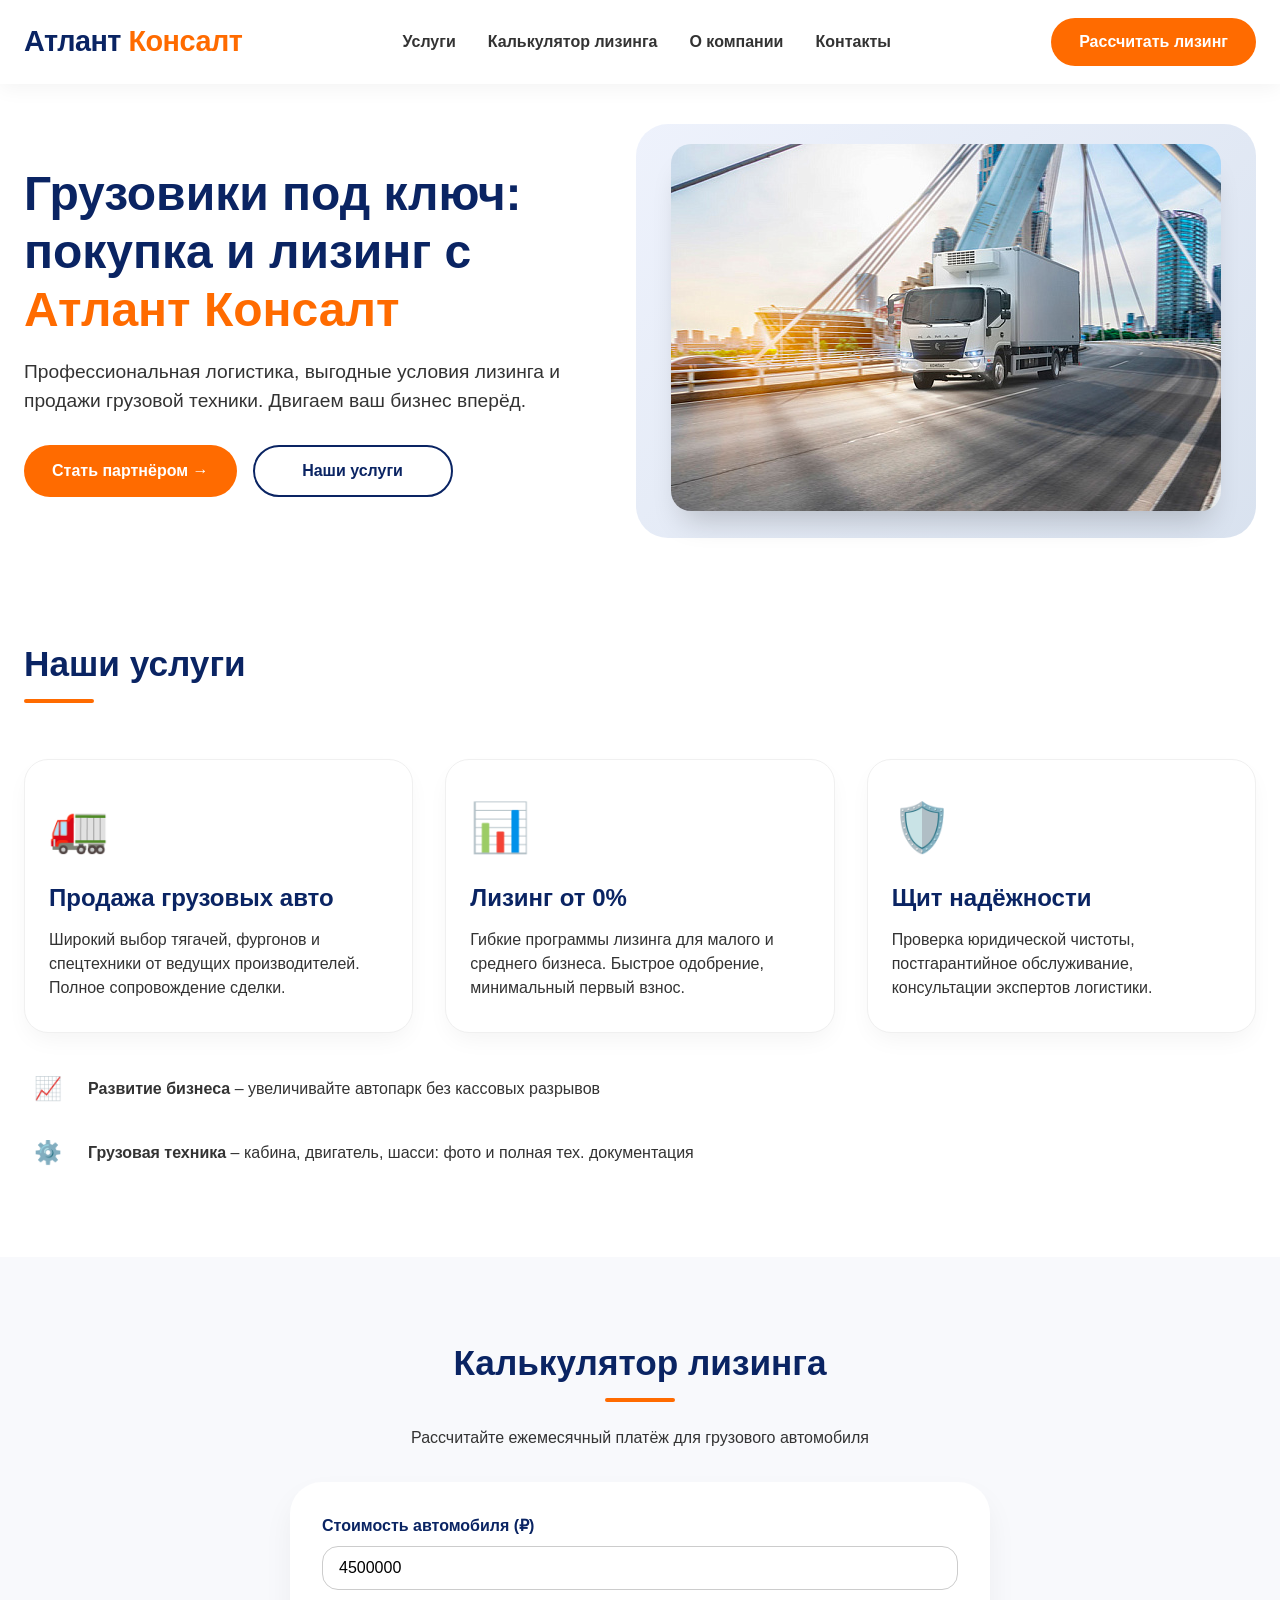
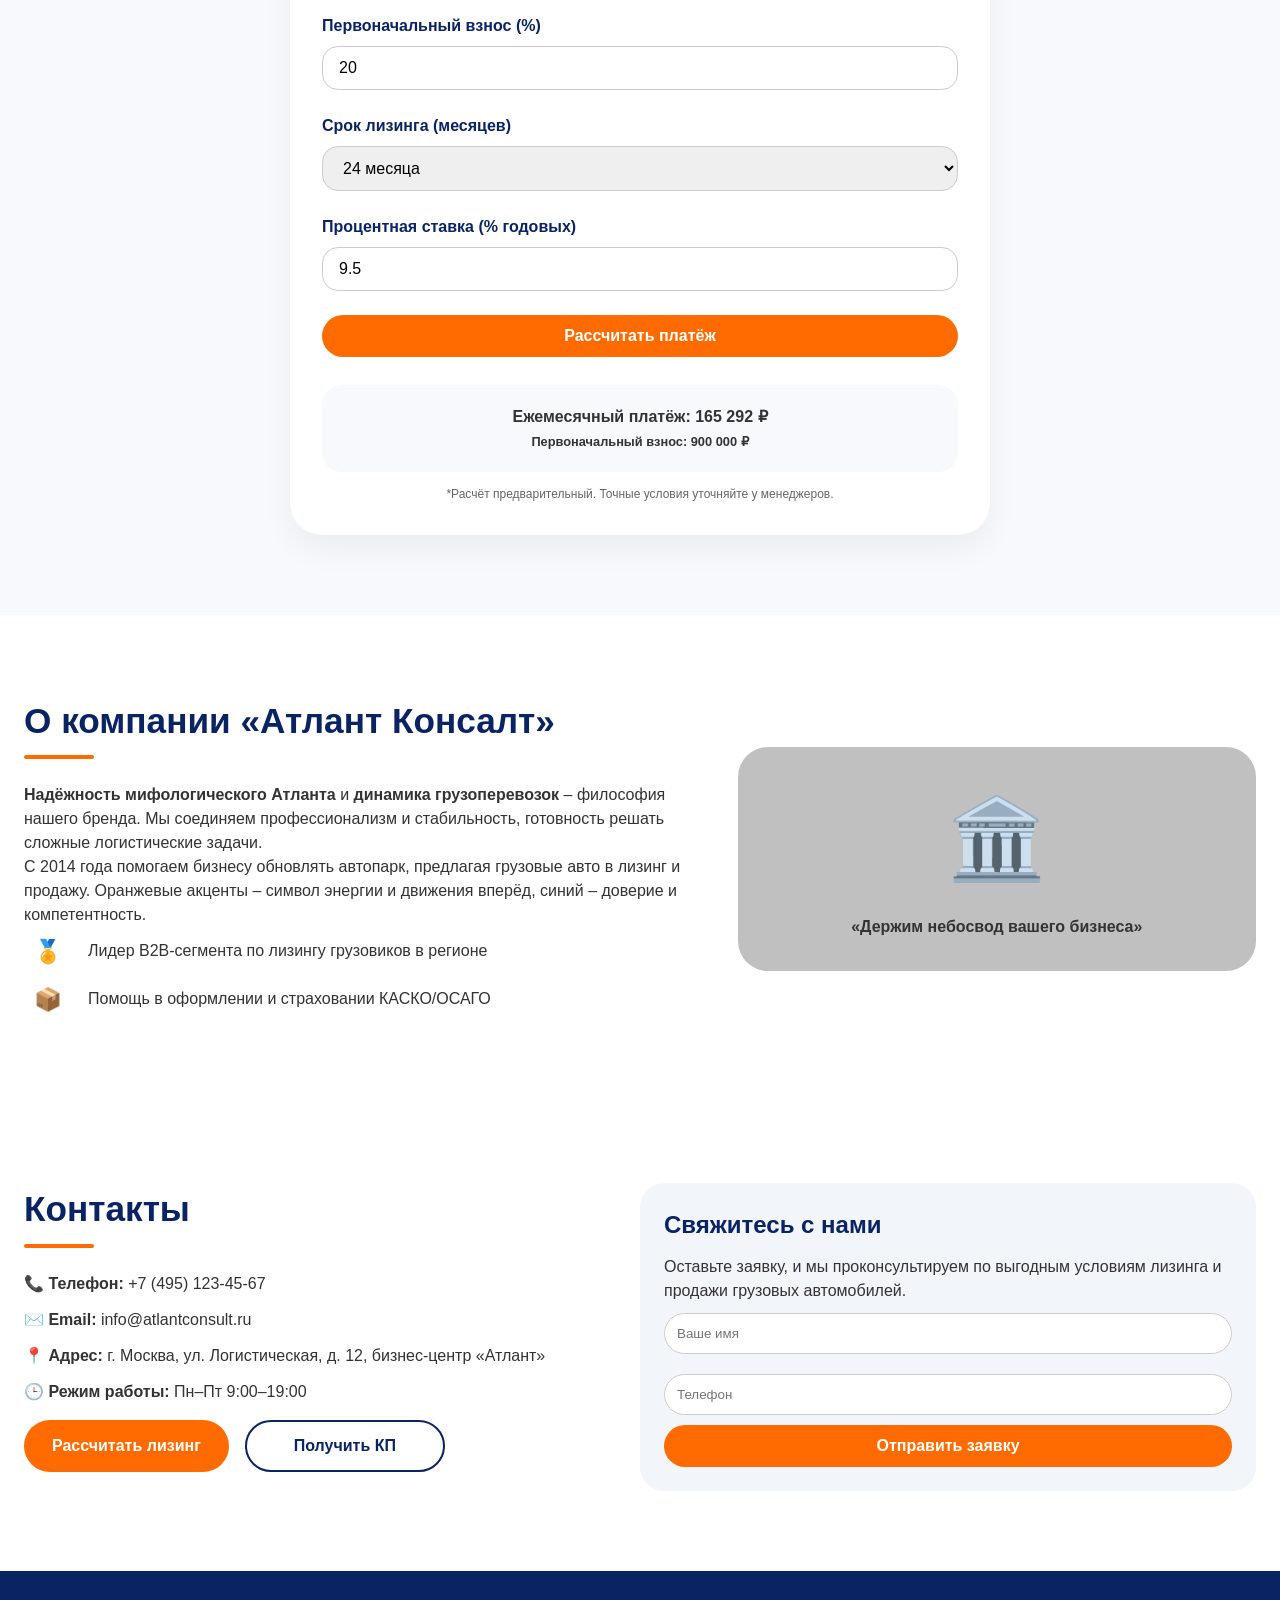
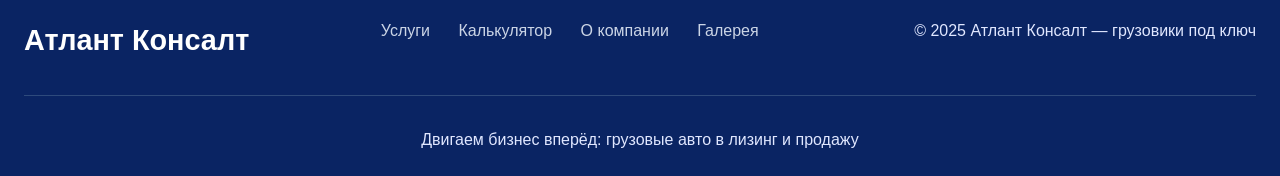
==== index.html @ 6bc60542 "Add files via upload" ====
<!DOCTYPE html>
<html lang="ru">
<head>
    <meta charset="UTF-8">
    <meta name="viewport" content="width=device-width, initial-scale=1.0">
    <meta name="description" content="Атлант Консалт — покупка и лизинг грузовых авто под ключ. Надёжность, динамика, выгодные условия для вашего бизнеса.">
    <meta name="keywords" content="лизинг грузовиков, покупка грузовых авто, грузовые автомобили в лизинг, Атлант Консалт">
    <meta name="author" content="Атлант Консалт">
    <meta name="robots" content="index, follow">
    <link rel="canonical" href="https://www.atlantconsult.ru">
    <title>Атлант Консалт — Грузовики под ключ: покупка и лизинг</title>
    <link rel="stylesheet" href="style.css">
</head>
<body>
<header>
    <div class="container">
        <div class="navbar">
            <div class="logo">
                <a href="/">Атлант <span>Консалт</span></a>
            </div>
            <ul class="nav-links">
                <li><a href="#services">Услуги</a></li>
                <li><a href="#calculator">Калькулятор лизинга</a></li>
                <li><a href="#about">О компании</a></li>
                <li><a href="#contact">Контакты</a></li>
            </ul>
            <a href="#calculator" class="btn btn-primary">Рассчитать лизинг</a>
        </div>
    </div>
</header>

<main>
    <div class="container">
        <div class="hero">
            <div class="hero-content">
                <h1>Грузовики под ключ:<br> покупка и лизинг с <span class="orange-text">Атлант Консалт</span></h1>
                <p class="hero-text">Профессиональная логистика, выгодные условия лизинга и продажи грузовой техники. Двигаем ваш бизнес вперёд.</p>
                <div class="hero-buttons">
                    <a href="#calculator" class="btn btn-primary">Стать партнёром →</a>
                    <a href="#services" class="btn btn-outline">Наши услуги</a>
                </div>
            </div>
            <div class="hero-image">
                <img src="грузовик.jpg" alt="Грузовой автомобиль Атлант Консалт лизинг">
            </div>
        </div>
    </div>

    <div id="services" class="section">
        <div class="container">
            <h2>Наши услуги</h2>
            <div class="grid-3">
                <div class="card">
                    <div class="card-icon">🚛</div>
                    <h3>Продажа грузовых авто</h3>
                    <p>Широкий выбор тягачей, фургонов и спецтехники от ведущих производителей. Полное сопровождение сделки.</p>
                </div>
                <div class="card">
                    <div class="card-icon">📊</div>
                    <h3>Лизинг от 0%</h3>
                    <p>Гибкие программы лизинга для малого и среднего бизнеса. Быстрое одобрение, минимальный первый взнос.</p>
                </div>
                <div class="card">
                    <div class="card-icon">🛡️</div>
                    <h3>Щит надёжности</h3>
                    <p>Проверка юридической чистоты, постгарантийное обслуживание, консультации экспертов логистики.</p>
                </div>
            </div>
            <div class="features-list">
                <div class="feature-item"><span class="feature-icon">📈</span> <span><strong>Развитие бизнеса</strong> – увеличивайте автопарк без кассовых разрывов</span></div>
                <div class="feature-item"><span class="feature-icon">⚙️</span> <span><strong>Грузовая техника</strong> – кабина, двигатель, шасси: фото и полная тех. документация</span></div>
            </div>
        </div>
    </div>

    <div id="calculator" class="section section-gray">
        <div class="container">
            <h2 class="text-center">Калькулятор лизинга</h2>
            <p class="text-center subtext">Рассчитайте ежемесячный платёж для грузового автомобиля</p>
            <div class="calc-wrapper">
                <div class="form-group">
                    <label for="carPrice">Стоимость автомобиля (₽)</label>
                    <input type="number" id="carPrice" value="4500000">
                </div>
                <div class="form-group">
                    <label for="initialFee">Первоначальный взнос (%)</label>
                    <input type="number" id="initialFee" value="20" step="5">
                </div>
                <div class="form-group">
                    <label for="leaseTerm">Срок лизинга (месяцев)</label>
                    <select id="leaseTerm">
                        <option value="12">12 месяцев</option>
                        <option value="24" selected>24 месяца</option>
                        <option value="36">36 месяцев</option>
                        <option value="48">48 месяцев</option>
                    </select>
                </div>
                <div class="form-group">
                    <label for="rate">Процентная ставка (% годовых)</label>
                    <input type="number" id="rate" step="0.5" value="9.5">
                </div>
                <button id="calcBtn" class="btn btn-primary">Рассчитать платёж</button>
                <div id="calcResult" class="calc-result">
                    Ежемесячный платёж: <strong>— ₽</strong>
                </div>
                <small class="calc-note">*Расчёт предварительный. Точные условия уточняйте у менеджеров.</small>
            </div>
        </div>
    </div>

    <div id="about" class="section">
        <div class="container">
            <div class="about-flex">
                <div class="about-text">
                    <h2>О компании «Атлант Консалт»</h2>
                    <p><strong>Надёжность мифологического Атланта</strong> и <strong>динамика грузоперевозок</strong> – философия нашего бренда. Мы соединяем профессионализм и стабильность, готовность решать сложные логистические задачи.</p>
                    <p>С 2014 года помогаем бизнесу обновлять автопарк, предлагая грузовые авто в лизинг и продажу. Оранжевые акценты – символ энергии и движения вперёд, синий – доверие и компетентность.</p>
                    <div class="feature-item"><span class="feature-icon">🏅</span> <span>Лидер B2B-сегмента по лизингу грузовиков в регионе</span></div>
                    <div class="feature-item"><span class="feature-icon">📦</span> <span>Помощь в оформлении и страховании КАСКО/ОСАГО</span></div>
                </div>
                <div class="about-myth">
                    <div class="myth-icon">🏛️</div>
                    <p class="myth-text">«Держим небосвод вашего бизнеса»</p>
                </div>
            </div>
        </div>
    </div>


    <div id="contact" class="section">
        <div class="container">
            <div class="contact-flex">
                <div class="contact-info">
                    <h2>Контакты</h2>
                    <p><strong>📞 Телефон:</strong> +7 (495) 123-45-67</p>
                    <p><strong>✉️ Email:</strong> info@atlantconsult.ru</p>
                    <p><strong>📍 Адрес:</strong> г. Москва, ул. Логистическая, д. 12, бизнес-центр «Атлант»</p>
                    <p><strong>🕒 Режим работы:</strong> Пн–Пт 9:00–19:00</p>
                    <div class="contact-buttons">
                        <a href="#calculator" class="btn btn-primary">Рассчитать лизинг</a>
                        <a href="#" class="btn btn-outline">Получить КП</a>
                    </div>
                </div>
                <div class="contact-form">
                    <h3>Свяжитесь с нами</h3>
                    <p>Оставьте заявку, и мы проконсультируем по выгодным условиям лизинга и продажи грузовых автомобилей.</p>
                    <form action="#" method="POST">
                        <input type="text" placeholder="Ваше имя" class="form-input">
                        <input type="tel" placeholder="Телефон" class="form-input">
                        <button type="submit" class="btn btn-primary">Отправить заявку</button>
                    </form>
                </div>
            </div>
        </div>
    </div>
</main>

<footer>
    <div class="container">
        <div class="footer-flex">
            <div class="footer-logo">Атлант Консалт</div>
            <div class="footer-links">
                <a href="#services">Услуги</a>
                <a href="#calculator">Калькулятор</a>
                <a href="#about">О компании</a>
                <a href="#gallery">Галерея</a>
            </div>
            <div>© 2025 Атлант Консалт — грузовики под ключ</div>
        </div>
        <div class="footer-slogan">
            <p>Двигаем бизнес вперёд: грузовые авто в лизинг и продажу</p>
        </div>
    </div>
</footer>

<script src="script.js"></script>

<script type="application/ld+json">
{
  "@context": "https://schema.org",
  "@type": "Organization",
  "name": "Атлант Консалт",
  "url": "https://www.atlantconsult.ru",
  "description": "Покупка и лизинг грузовых автомобилей, продажа грузовой техники под ключ.",
  "address": {
    "@type": "PostalAddress",
    "streetAddress": "ул. Логистическая, 12",
    "addressLocality": "Москва",
    "addressCountry": "RU"
  },
  "contactPoint": {
    "@type": "ContactPoint",
    "telephone": "+74951234567",
    "contactType": "customer service"
  }
}
</script>
</body>
</html>
---- style.css ----
* {
    margin: 0;
    padding: 0;
    box-sizing: border-box;
}

body {
    font-family: 'Montserrat', 'Helvetica Neue', 'Futura', sans-serif;
    background-color: #FFFFFF;
    color: #333333;
    line-height: 1.5;
    scroll-behavior: smooth;
}

.container {
    max-width: 1280px;
    margin: 0 auto;
    padding: 0 24px;
}

h1 {
    font-size: 3rem;
    line-height: 1.2;
    margin-bottom: 1.25rem;
    color: #0A2463;
}

h2 {
    font-size: 2.2rem;
    margin-bottom: 1.5rem;
    color: #0A2463;
    position: relative;
    display: inline-block;
}

h2:after {
    content: '';
    display: block;
    width: 70px;
    height: 4px;
    background: #FF6B00;
    margin-top: 0.5rem;
    border-radius: 2px;
}

h3 {
    font-size: 1.5rem;
    margin-bottom: 0.75rem;
    color: #0A2463;
}

.section {
    padding: 80px 0;
}

.section-gray {
    background-color: #F8F9FC;
}

.text-center {
    text-align: center;
    display: block;
}

.text-center:after {
    margin-left: auto;
    margin-right: auto;
}

.subtext {
    text-align: center;
    margin-bottom: 2rem;
}

.orange-text {
    color: #FF6B00;
}

.btn {
    display: inline-flex;
    align-items: center;
    justify-content: center;
    font-weight: 700;
    padding: 12px 28px;
    border-radius: 48px;
    text-decoration: none;
    transition: all 0.25s ease;
    font-size: 1rem;
    text-align: center;
    cursor: pointer;
    border: none;
    min-width: 200px;
    box-sizing: border-box;
}

.btn-primary {
    background-color: #FF6B00;
    color: white;
}

.btn-primary:hover {
    background-color: #E55D00;
    transform: translateY(-2px);
    box-shadow: 0 8px 18px rgba(255, 107, 0, 0.25);
}

.btn-outline {
    background-color: transparent;
    border: 2px solid #0A2463;
    color: #0A2463;
}

.btn-outline:hover {
    background-color: #0A2463;
    color: white;
    border-color: #0A2463;
}

header .btn {
    min-width: 200px;
}

.hero-buttons {
    display: flex;
    gap: 1rem;
    flex-wrap: wrap;
    margin-top: 0.5rem;
}

.contact-buttons {
    display: flex;
    gap: 1rem;
    flex-wrap: wrap;
    margin-top: 1rem;
}

.contact-form .btn {
    width: 100%;
    min-width: unset;
}

header {
    background-color: #FFFFFF;
    box-shadow: 0 4px 20px rgba(0, 0, 0, 0.05);
    position: sticky;
    top: 0;
    z-index: 100;
}

.navbar {
    display: flex;
    justify-content: space-between;
    align-items: center;
    padding: 18px 0;
    flex-wrap: wrap;
    gap: 1rem;
}

.logo a {
    font-size: 1.8rem;
    font-weight: 800;
    color: #0A2463;
    text-decoration: none;
    letter-spacing: -0.5px;
}

.logo span {
    color: #FF6B00;
}

.nav-links {
    display: flex;
    gap: 2rem;
    list-style: none;
}

.nav-links a {
    text-decoration: none;
    font-weight: 600;
    color: #333333;
    transition: color 0.2s ease;
}

.nav-links a:hover {
    color: #FF6B00;
}

.hero {
    display: flex;
    flex-wrap: wrap;
    align-items: center;
    gap: 2rem;
    padding: 40px 0 20px;
}

.hero-content {
    flex: 1;
}

.hero-image {
    flex: 1;
    background: linear-gradient(135deg, #eef2fc 0%, #d9e2ef 100%);
    border-radius: 32px;
    padding: 20px;
    text-align: center;
}

.hero-image img {
    max-width: 100%;
    border-radius: 20px;
    box-shadow: 0 20px 30px -12px rgba(0, 0, 0, 0.2);
}

.hero-text {
    font-size: 1.2rem;
    margin-bottom: 1.8rem;
}

.grid-3 {
    display: grid;
    grid-template-columns: repeat(auto-fit, minmax(280px, 1fr));
    gap: 2rem;
    margin-top: 2rem;
}

.card {
    background: white;
    border-radius: 24px;
    padding: 2rem 1.5rem;
    box-shadow: 0 10px 25px -5px rgba(0, 0, 0, 0.05);
    transition: transform 0.2s;
    border: 1px solid #f0f0f0;
}

.card:hover {
    transform: translateY(-6px);
    box-shadow: 0 20px 30px -12px rgba(10, 36, 99, 0.1);
}

.card-icon {
    font-size: 3rem;
    margin-bottom: 1rem;
}

.features-list {
    margin-top: 2rem;
    display: flex;
    flex-direction: column;
    gap: 1rem;
}

.feature-item {
    display: flex;
    align-items: center;
    gap: 1rem;
}

.feature-icon {
    width: 48px;
    height: 48px;
    border-radius: 60px;
    display: inline-flex;
    align-items: center;
    justify-content: center;
    font-size: 1.4rem;
}

.calc-wrapper {
    background: white;
    border-radius: 32px;
    padding: 2rem;
    box-shadow: 0 15px 30px rgba(0, 0, 0, 0.05);
    max-width: 700px;
    margin: 0 auto;
}

.calc-wrapper .btn {
    width: 100%;
    min-width: unset;
}

.form-group {
    margin-bottom: 1.5rem;
}

.form-group label {
    display: block;
    font-weight: 600;
    margin-bottom: 0.5rem;
    color: #0A2463;
}

.form-group input, .form-group select {
    width: 100%;
    padding: 12px 16px;
    border-radius: 16px;
    border: 1px solid #ccc;
    font-family: inherit;
    font-size: 1rem;
}

.calc-result {
    margin-top: 1.8rem;
    background: #F8F9FC;
    padding: 1.2rem;
    border-radius: 20px;
    font-weight: 600;
    text-align: center;
}

.calc-note {
    display: block;
    text-align: center;
    margin-top: 0.8rem;
    font-size: 0.75rem;
    color: #666;
}

.about-flex {
    display: flex;
    flex-wrap: wrap;
    gap: 2rem;
    align-items: center;
}

.about-text {
    flex: 1.2;
}

.about-myth {
    flex: 0.8;
    background-color: #C0C0C0;
    border-radius: 30px;
    padding: 2rem;
    text-align: center;
}

.myth-icon {
    font-size: 5rem;
}

.myth-text {
    font-weight: bold;
    margin-top: 1rem;
}

.contact-flex {
    display: flex;
    flex-wrap: wrap;
    gap: 3rem;
}

.contact-info {
    flex: 1;
}

.contact-info p {
    margin-bottom: 0.75rem;
}

.contact-form {
    flex: 1;
    background: #F2F5FA;
    border-radius: 24px;
    padding: 1.5rem;
}

.form-input {
    width: 100%;
    padding: 12px;
    margin: 10px 0;
    border-radius: 40px;
    border: 1px solid #ccc;
    font-family: inherit;
}

footer {
    background-color: #0A2463;
    color: #e0e7ff;
    padding: 48px 0 24px;
}

.footer-flex {
    display: flex;
    flex-wrap: wrap;
    justify-content: space-between;
    gap: 2rem;
    margin-bottom: 2rem;
}

.footer-logo {
    font-size: 1.8rem;
    font-weight: 800;
    color: white;
}

.footer-links a {
    color: #cbd5e6;
    text-decoration: none;
    margin-right: 1.5rem;
}

.footer-slogan {
    text-align: center;
    padding-top: 2rem;
    border-top: 1px solid #2e4a7c;
}

@media (max-width: 768px) {
    h1 { font-size: 2.2rem; }
    h2 { font-size: 1.8rem; }
    .navbar { flex-direction: column; gap: 1rem; }
    .nav-links { gap: 1.2rem; flex-wrap: wrap; justify-content: center; }
    .hero { flex-direction: column; }
    .section { padding: 50px 0; }
    .btn { min-width: 180px; padding: 10px 20px; }
    .hero-buttons { justify-content: center; }
    .contact-buttons { justify-content: flex-start; }
}
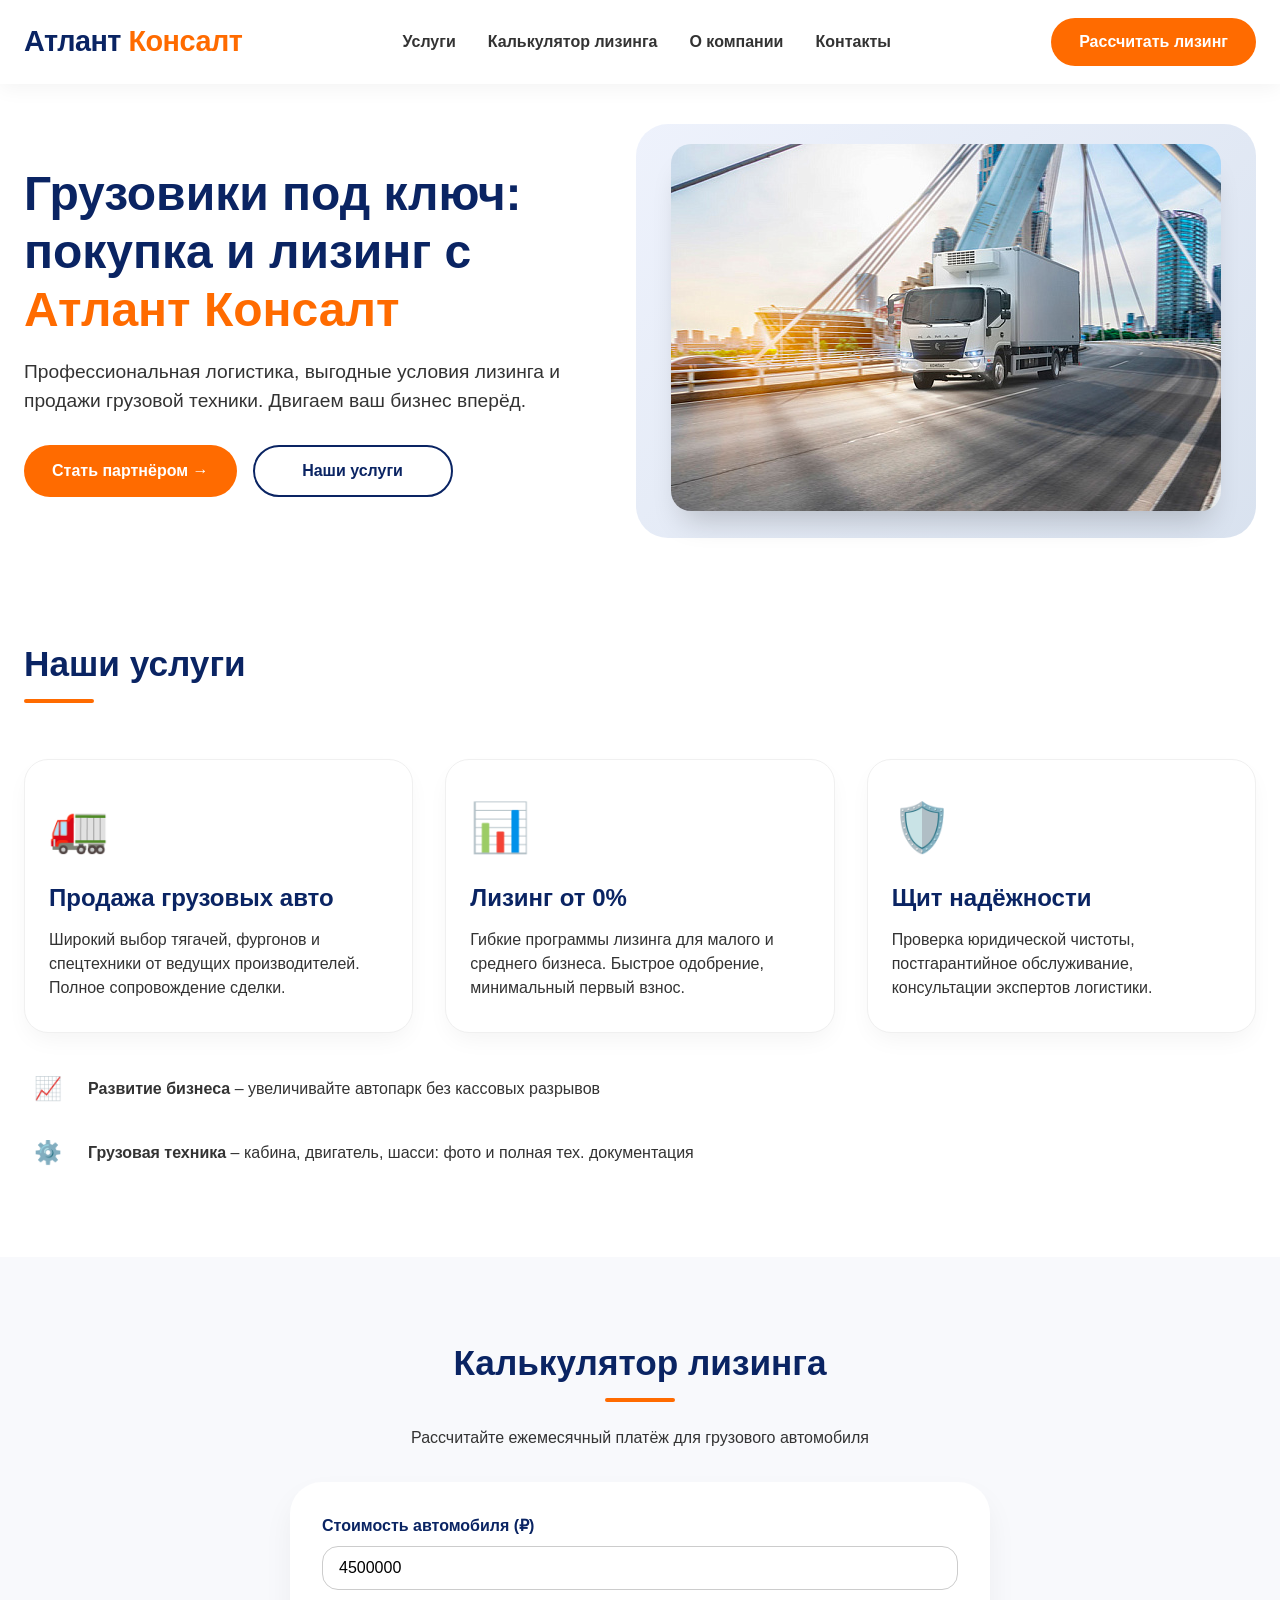
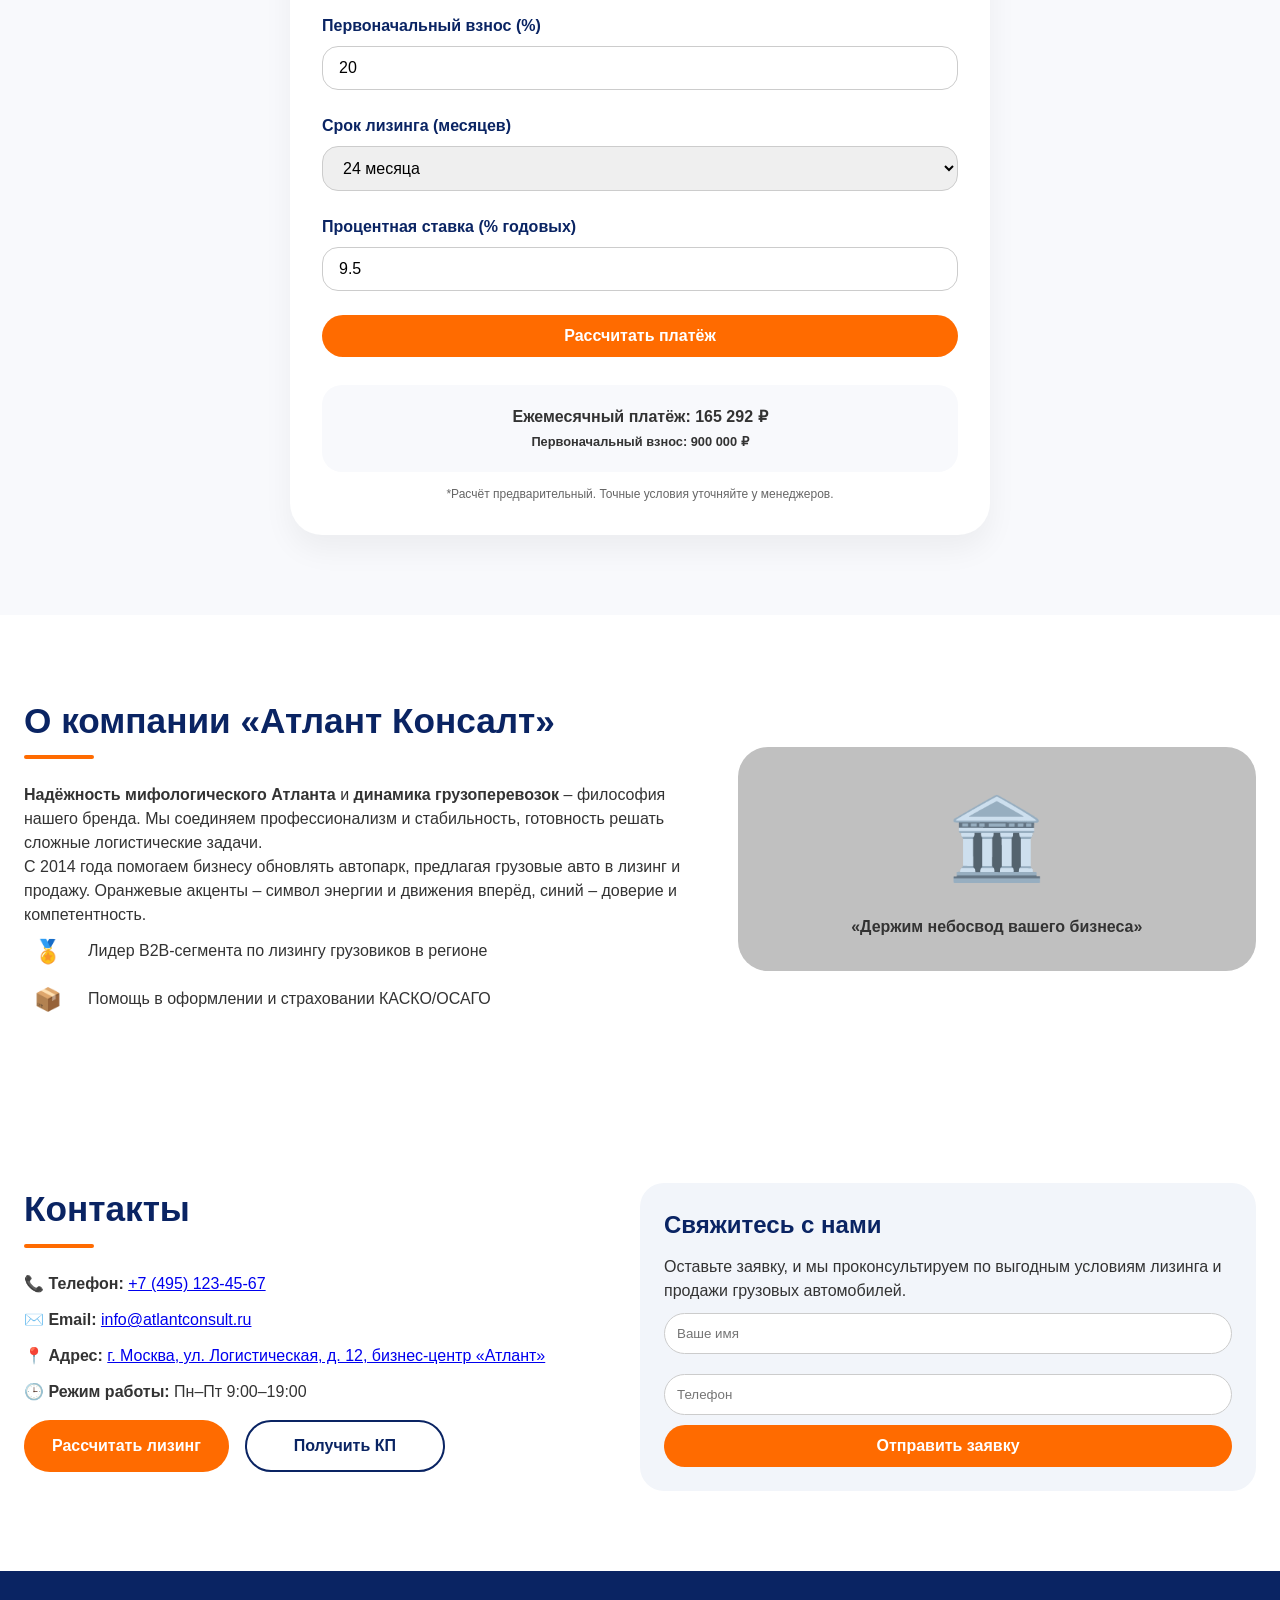
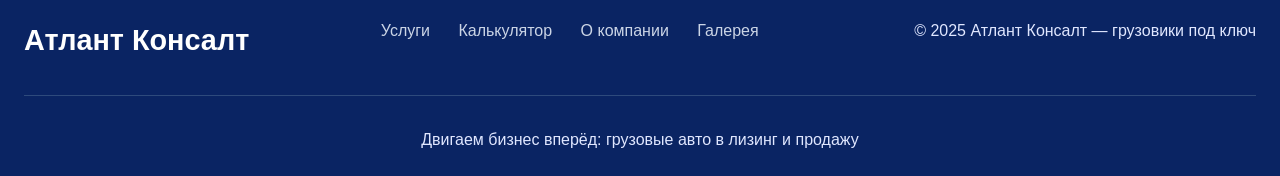
==== commit 750761b3: "Update index.html" ====
--- a/index.html
+++ b/index.html
@@ -7,6 +7,7 @@
     <meta name="keywords" content="лизинг грузовиков, покупка грузовых авто, грузовые автомобили в лизинг, Атлант Консалт">
     <meta name="author" content="Атлант Консалт">
     <meta name="robots" content="index, follow">
+    <meta name="yandex-verification" content="d10b6085d5185172" />
     <link rel="canonical" href="https://www.atlantconsult.ru">
     <title>Атлант Консалт — Грузовики под ключ: покупка и лизинг</title>
     <link rel="stylesheet" href="style.css">
@@ -132,9 +133,9 @@
             <div class="contact-flex">
                 <div class="contact-info">
                     <h2>Контакты</h2>
-                    <p><strong>📞 Телефон:</strong> +7 (495) 123-45-67</p>
-                    <p><strong>✉️ Email:</strong> info@atlantconsult.ru</p>
-                    <p><strong>📍 Адрес:</strong> г. Москва, ул. Логистическая, д. 12, бизнес-центр «Атлант»</p>
+                    <p><strong>📞 Телефон:</strong> <a href="tel:+74951234567">+7 (495) 123-45-67</a></p>
+                    <p><strong>✉️ Email:</strong> <a href="mailto:info@atlantconsult.ru">info@atlantconsult.ru</a></p>
+                    <p><strong>📍 Адрес:</strong> <a href="https://maps.google.com/?q=Москва,+ул.+Логистическая,+д.+12,+бизнес-центр+«Атлант»" target="_blank" rel="noopener noreferrer">г. Москва, ул. Логистическая, д. 12, бизнес-центр «Атлант»</a></p>
                     <p><strong>🕒 Режим работы:</strong> Пн–Пт 9:00–19:00</p>
                     <div class="contact-buttons">
                         <a href="#calculator" class="btn btn-primary">Рассчитать лизинг</a>
@@ -196,4 +197,4 @@
 }
 </script>
 </body>
-</html>+</html>
